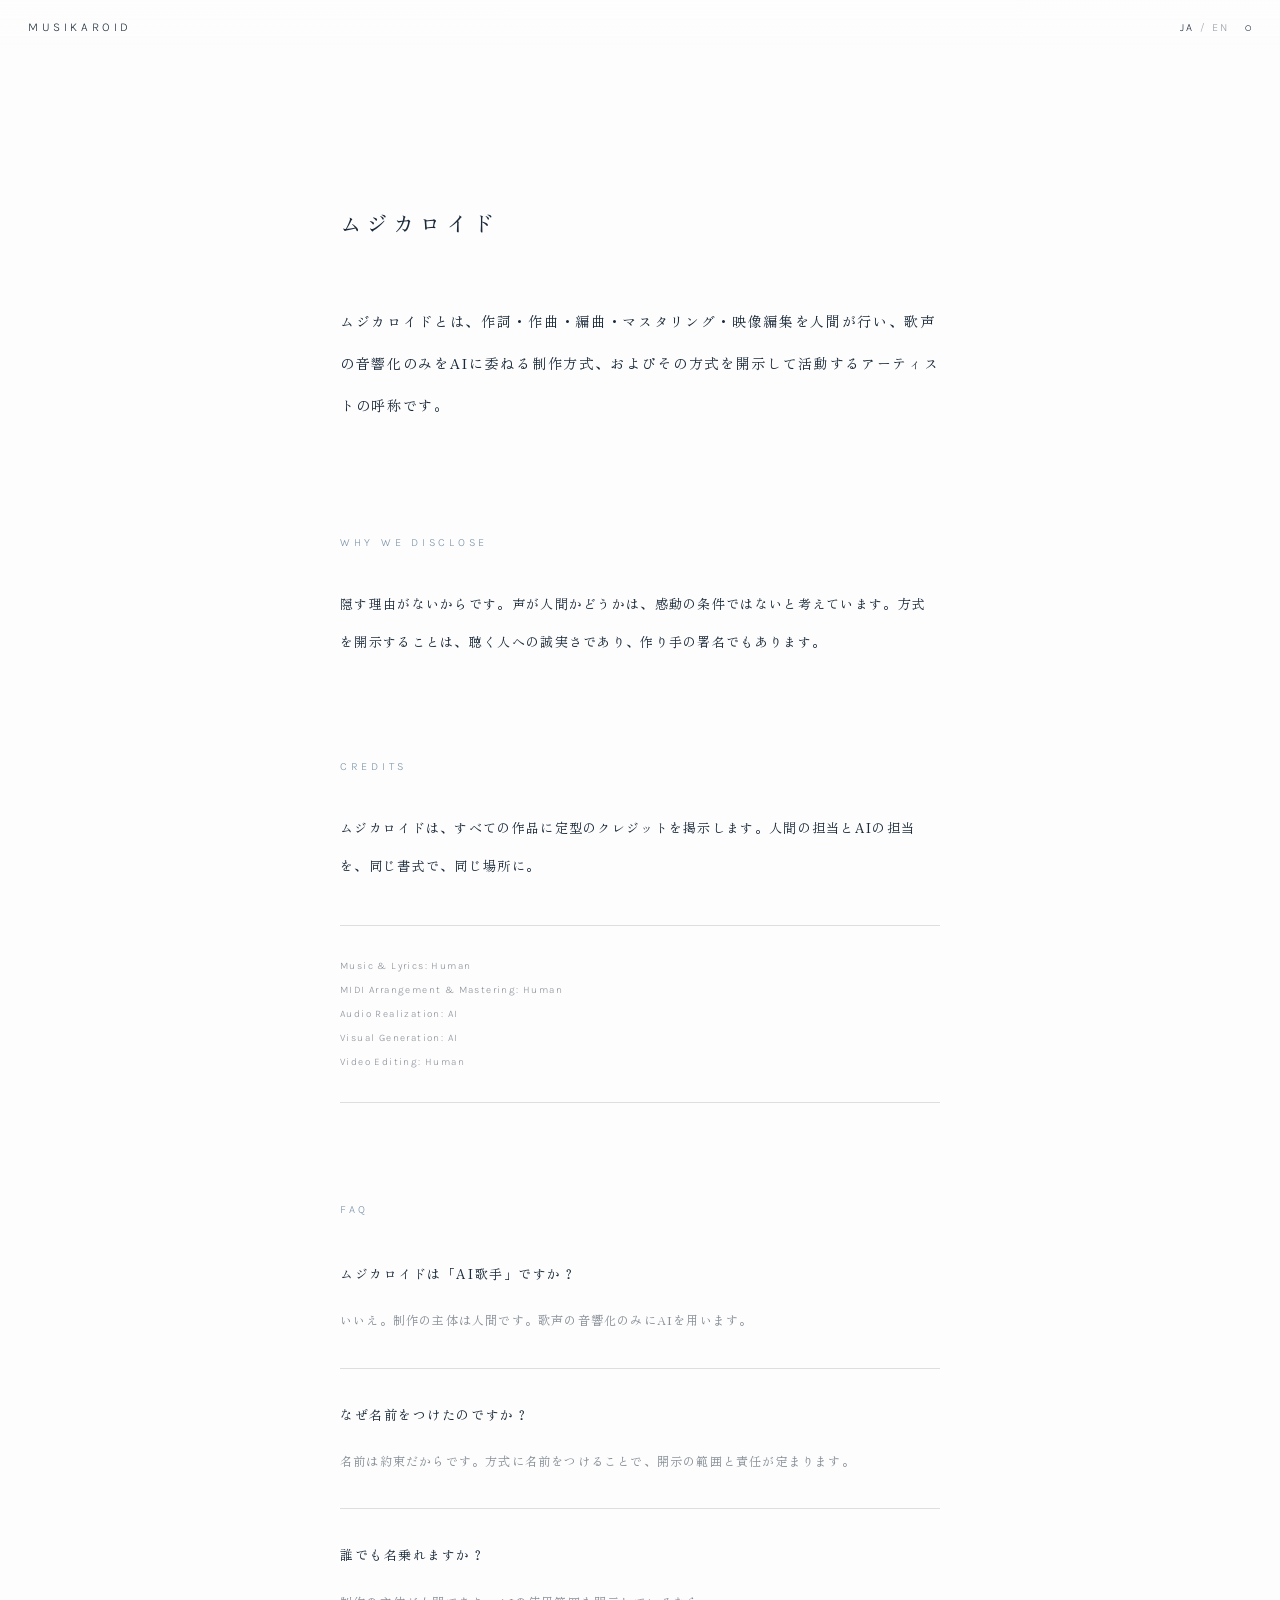
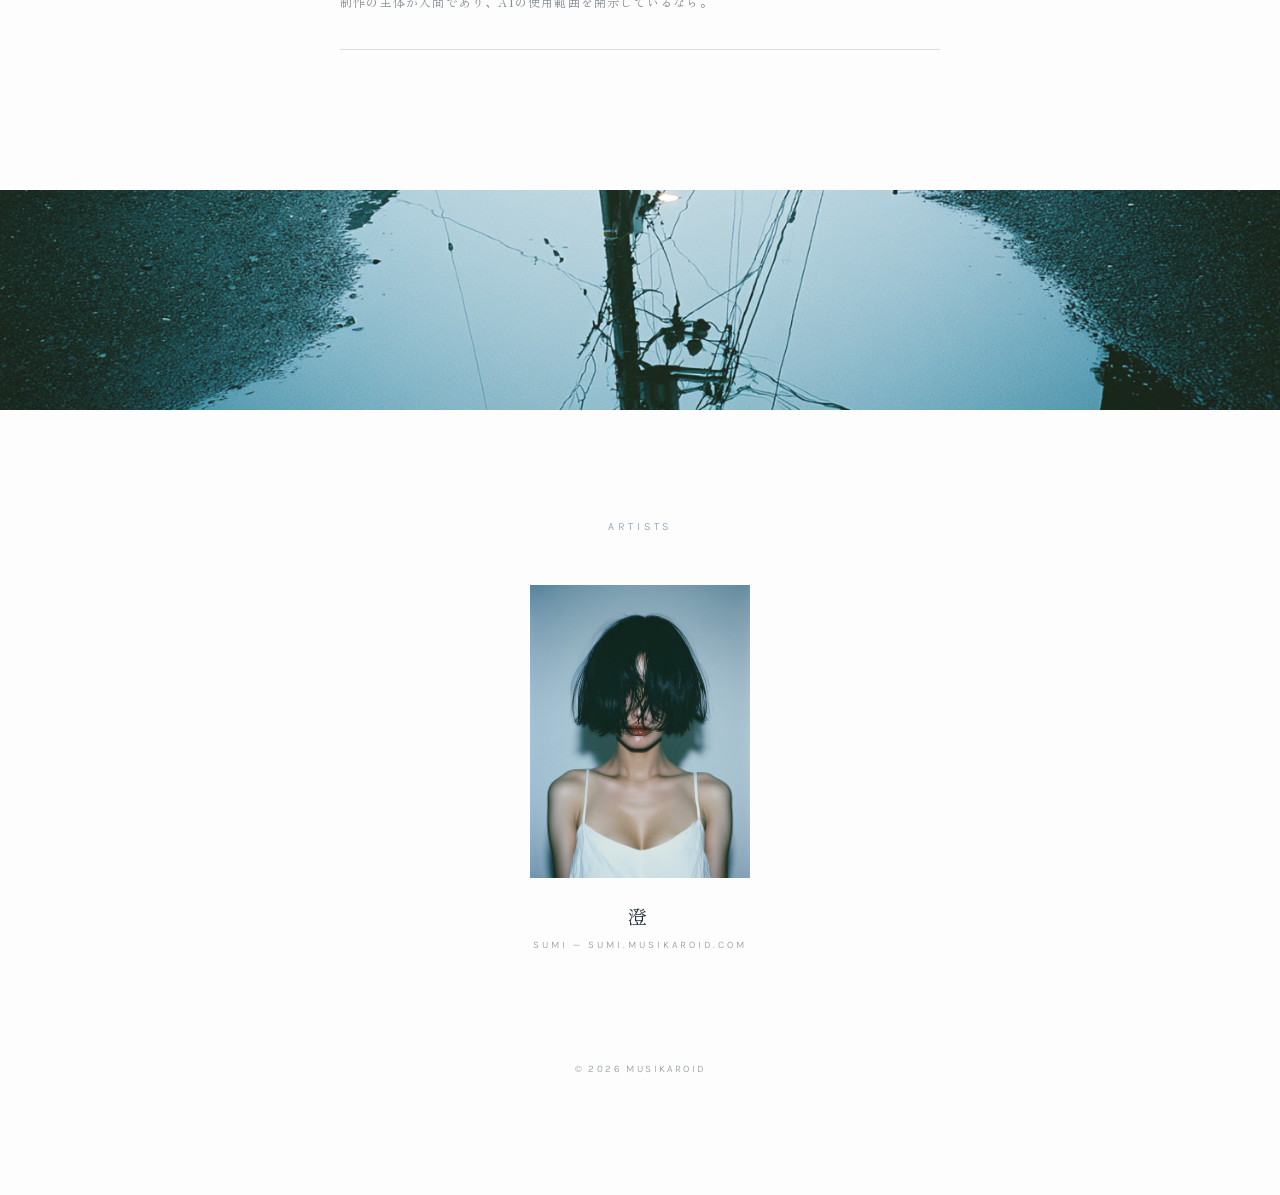
==== musikaroid/index.html @ 0fad94e1 "web-v2" ====
<!DOCTYPE html>
<html lang="ja">
<head>
<meta charset="utf-8">
<meta name="viewport" content="width=device-width, initial-scale=1">
<title>MUSIKAROID — ムジカロイドとは</title>
<meta name="description" content="ムジカロイドとは、作詞・作曲・編曲・マスタリング・映像編集を人間が行い、歌声の音響化のみをAIに委ねる制作方式、およびその方式を開示して活動するアーティストの呼称です。">
<link rel="canonical" href="https://musikaroid.com/">
<meta property="og:type" content="website">
<meta property="og:site_name" content="MUSIKAROID">
<meta property="og:title" content="MUSIKAROID — ムジカロイドとは">
<meta property="og:description" content="歌声の音響化のみをAIに委ね、それを開示して活動する制作方式。">
<meta property="og:url" content="https://musikaroid.com/">
<meta property="og:image" content="https://sumi.musikaroid.com/assets/og.png">
<meta name="twitter:card" content="summary_large_image">
<script>(function(){var d=document.documentElement;try{var q=new URLSearchParams(location.search),l=q.get('lang')||localStorage.getItem('sumi-lang')||'ja';d.dataset.lang=l==='en'?'en':'ja';if(q.get('lang'))localStorage.setItem('sumi-lang',d.dataset.lang);d.dataset.theme=localStorage.getItem('sumi-theme')||(matchMedia('(prefers-color-scheme: dark)').matches?'dark':'light');}catch(e){d.dataset.lang='ja';d.dataset.theme='light';}})();</script>
<link rel="preconnect" href="https://fonts.googleapis.com">
<link rel="preconnect" href="https://fonts.gstatic.com" crossorigin>
<link href="https://fonts.googleapis.com/css2?family=Zen+Old+Mincho:wght@400;500&family=Karla:wght@200;300;400&display=swap" rel="stylesheet">
<link rel="stylesheet" href="../style.css">
</head>
<body>
<header style="position:fixed;top:0;left:0;right:0;z-index:50;display:flex;justify-content:space-between;align-items:center;gap:16px;padding:20px 28px;color:var(--ink);background:linear-gradient(var(--bg), transparent)">
  <span style="font-family:Karla,sans-serif;font-size:12px;letter-spacing:0.3em">MUSIKAROID</span>
  <div style="display:flex;align-items:center;gap:16px;font-family:Karla,sans-serif;font-size:11px;letter-spacing:0.14em">
    <span style="display:flex;gap:6px;align-items:center">
      <button id="btn-ja" style="background:none;border:none;cursor:pointer;padding:0;color:var(--ink);font-family:Karla,sans-serif;font-size:11px;letter-spacing:0.14em">JA</button>
      <span style="opacity:0.4">/</span>
      <button id="btn-en" style="background:none;border:none;cursor:pointer;padding:0;color:var(--ink);font-family:Karla,sans-serif;font-size:11px;letter-spacing:0.14em">EN</button>
    </span>
    <button id="btn-theme" title="Light / Dark" style="background:none;border:none;cursor:pointer;padding:0;color:var(--ink);font-size:13px;line-height:1">○</button>
  </div>
</header>
<main style="max-width:600px;margin:0 auto;padding:200px 28px 140px">
  <h1 style="margin:0;font-size:22px;font-weight:300;letter-spacing:0.2em;line-height:2">
    <span lang="ja">ムジカロイド</span><span lang="en">Musikaroid</span>
  </h1>
  <p style="margin:56px 0 0;font-size:14px;line-height:3;letter-spacing:0.12em;text-wrap:pretty">
    <span lang="ja">ムジカロイドとは、作詞・作曲・編曲・マスタリング・映像編集を人間が行い、歌声の音響化のみをAIに委ねる制作方式、およびその方式を開示して活動するアーティストの呼称です。</span>
    <span lang="en">Musikaroid is a method of making music in which the words, composition, arrangement, mastering, and film are the work of a human — and only the rendering of the singing voice is entrusted to AI. It is also the name for artists who work openly under this method.</span>
  </p>
  <section style="margin-top:110px">
    <p class="sec-label">WHY WE DISCLOSE</p>
    <p style="margin:36px 0 0;font-size:13px;line-height:2.9;letter-spacing:0.1em;text-wrap:pretty">
      <span lang="ja">隠す理由がないからです。声が人間かどうかは、感動の条件ではないと考えています。方式を開示することは、聴く人への誠実さであり、作り手の署名でもあります。</span>
      <span lang="en">Because there is nothing to hide. We believe that whether a voice is human is not a condition for being moved. Disclosing the method is honesty toward the listener — and the maker's signature.</span>
    </p>
  </section>
  <section style="margin-top:100px">
    <p class="sec-label">CREDITS</p>
    <p style="margin:36px 0 0;font-size:13px;line-height:2.9;letter-spacing:0.1em;text-wrap:pretty">
      <span lang="ja">ムジカロイドは、すべての作品に定型のクレジットを掲示します。人間の担当とAIの担当を、同じ書式で、同じ場所に。</span>
      <span lang="en">A Musikaroid publishes a fixed credit line on every work — the human's part and the AI's part, in the same format, in the same place.</span>
    </p>
    <p style="margin:40px 0 0;padding:28px 0;border-top:1px solid var(--line);border-bottom:1px solid var(--line);font-family:Karla,'Zen Old Mincho',serif;font-size:10px;line-height:2.4;letter-spacing:0.14em;color:var(--dim)">Music &amp; Lyrics: Human<br>MIDI Arrangement &amp; Mastering: Human<br>Audio Realization: AI<br>Visual Generation: AI<br>Video Editing: Human</p>
  </section>
  <section style="margin-top:100px">
    <p class="sec-label" style="margin-bottom:12px">FAQ</p>
    <div style="padding:32px 0;border-bottom:1px solid var(--line)">
      <p style="margin:0;font-size:13px;letter-spacing:0.12em;line-height:2.2"><span lang="ja">ムジカロイドは「AI歌手」ですか？</span><span lang="en">Is a Musikaroid an "AI singer"?</span></p>
      <p style="margin:16px 0 0;font-size:12px;line-height:2.6;letter-spacing:0.1em;color:var(--dim)"><span lang="ja">いいえ。制作の主体は人間です。歌声の音響化のみにAIを用います。</span><span lang="en">No. The maker is human. AI is used only to render the singing voice.</span></p>
    </div>
    <div style="padding:32px 0;border-bottom:1px solid var(--line)">
      <p style="margin:0;font-size:13px;letter-spacing:0.12em;line-height:2.2"><span lang="ja">なぜ名前をつけたのですか？</span><span lang="en">Why give the method a name?</span></p>
      <p style="margin:16px 0 0;font-size:12px;line-height:2.6;letter-spacing:0.1em;color:var(--dim)"><span lang="ja">名前は約束だからです。方式に名前をつけることで、開示の範囲と責任が定まります。</span><span lang="en">Because a name is a promise. Naming the method fixes the scope of disclosure — and the responsibility.</span></p>
    </div>
    <div style="padding:32px 0;border-bottom:1px solid var(--line)">
      <p style="margin:0;font-size:13px;letter-spacing:0.12em;line-height:2.2"><span lang="ja">誰でも名乗れますか？</span><span lang="en">Can anyone call themselves a Musikaroid?</span></p>
      <p style="margin:16px 0 0;font-size:12px;line-height:2.6;letter-spacing:0.1em;color:var(--dim)"><span lang="ja">制作の主体が人間であり、AIの使用範囲を開示しているなら。</span><span lang="en">If the maker is human, and the use of AI is disclosed.</span></p>
    </div>
  </section>
</main>
<img src="../assets/puddle.png" alt="" loading="lazy" style="display:block;width:100%;height:220px;object-fit:cover;opacity:0.9">
<section style="max-width:600px;margin:0 auto;padding:110px 28px 120px;text-align:center">
  <p class="sec-label">ARTISTS</p>
  <a href="https://sumi.musikaroid.com/" style="display:inline-block;margin-top:52px;text-decoration:none">
    <img src="../assets/portrait.png" alt="Sumi" loading="lazy" style="display:block;width:220px;aspect-ratio:3/4;object-fit:cover;margin:0 auto">
    <span style="display:block;margin-top:24px;font-family:'Zen Old Mincho',serif;font-size:19px;letter-spacing:0.3em;color:var(--ink)">澄</span>
    <span style="display:block;margin-top:10px;font-family:Karla,sans-serif;font-size:10px;letter-spacing:0.3em;color:var(--dim)">SUMI — SUMI.MUSIKAROID.COM</span>
  </a>
  <p class="k" style="margin:110px 0 0;font-size:10px;letter-spacing:0.24em;color:var(--dim)">© 2026 MUSIKAROID</p>
</section>
<script src="../main.js" defer></script>
</body>
</html>
---- style.css ----
:root{--bg:#FDFDFD;--ink:#1B2A3A;--mist:#7A93A8;--line:rgba(27,42,58,.14);--dim:rgba(27,42,58,.52);--jbg:#EAF1F6;--jbg2:#D9E4EB}
html[data-theme="dark"]{--bg:#0E1822;--ink:#E9EFF4;--mist:#8FA6BA;--line:rgba(233,239,244,.16);--dim:rgba(233,239,244,.55);--jbg:#152230;--jbg2:#1C2D3B}
html[data-lang="en"] [lang="ja"]{display:none!important}
html[data-lang="ja"] [lang="en"]{display:none!important}
html{scroll-behavior:smooth}
body{margin:0;background:var(--bg);color:var(--ink);font-family:'Zen Old Mincho','Karla',serif;font-weight:300;transition:background .6s,color .6s;-webkit-font-smoothing:antialiased;animation:pageIn .3s ease-out both}
a{color:var(--ink)}a:hover{color:var(--mist)}
button{font:inherit;color:inherit}
[hidden]{display:none!important}
@keyframes pageIn{from{opacity:0}to{opacity:1}}
@keyframes inkBleed{0%{opacity:0;filter:blur(26px)}60%{opacity:.9;filter:blur(6px)}100%{opacity:1;filter:blur(0)}}
@keyframes shimmerA{0%{transform:translate3d(-2%,0,0) scale(1.02);opacity:.35}50%{transform:translate3d(2%,-1%,0) scale(1.05);opacity:.55}100%{transform:translate3d(-1%,1%,0) scale(1.03);opacity:.4}}
@keyframes shimmerB{0%{transform:translate3d(2%,1%,0) scale(1.04);opacity:.25}50%{transform:translate3d(-2%,0,0) scale(1.02);opacity:.45}100%{transform:translate3d(1%,-1%,0) scale(1.05);opacity:.3}}
.k{font-family:Karla,sans-serif}
.sec-label{margin:0;font-family:Karla,sans-serif;font-size:11px;letter-spacing:.34em;color:var(--mist)}
.track{display:flex;gap:24px;overflow-x:auto;scroll-snap-type:x mandatory;padding-bottom:14px;scrollbar-width:none}
.track::-webkit-scrollbar{display:none}
.tile{display:block;cursor:pointer;flex:none;width:min(200px,62vw);scroll-snap-align:start;background:none;border:none;padding:0;text-align:left}
.tile-art{position:relative;display:block;aspect-ratio:1;overflow:hidden;background:repeating-linear-gradient(135deg,rgba(122,147,168,.09) 0 2px,transparent 2px 14px),linear-gradient(160deg,var(--jbg),var(--jbg2))}
.tile-img{position:absolute;inset:0;background-size:cover;background-position:center}
.tile-char{position:absolute;inset:0;display:flex;align-items:center;justify-content:center;font-size:38px;font-weight:300;color:var(--mist);opacity:.55}
.tile-cover{position:absolute;inset:0;display:flex;flex-direction:column;align-items:center;justify-content:center;gap:7px;background:color-mix(in oklab,var(--bg) 84%,transparent);opacity:0;filter:blur(7px);transition:opacity .5s ease,filter .5s ease}
.tile:hover .tile-cover,.tile:focus-visible .tile-cover{opacity:1;filter:blur(0)}
.tile-meta{display:flex;justify-content:space-between;gap:10px;margin-top:10px;font-size:11px;letter-spacing:.1em;color:var(--dim)}
.arrowbtn{width:38px;height:38px;border:1px solid var(--line);background:none;cursor:pointer;color:var(--dim);font-size:15px;line-height:1}
.filterbtn{position:relative;background:none;border:none;cursor:pointer;padding:0 0 7px;font-family:'Zen Old Mincho',Karla,serif;font-weight:300;font-size:12px;letter-spacing:.18em;color:var(--ink)}
.sortbtn{position:relative;background:none;border:none;cursor:pointer;padding:0 0 7px;font-family:Karla,'Zen Old Mincho',serif;font-weight:300;font-size:11px;letter-spacing:.16em;color:var(--dim)}
.filterbtn .u,.sortbtn .u{position:absolute;left:0;right:0;bottom:0;height:1px;background:var(--mist);transition:opacity .4s;opacity:0}
.filterbtn[aria-pressed="true"] .u,.sortbtn[aria-pressed="true"] .u{opacity:1}
.tl-wrap{margin-top:60px;margin-left:8px;padding-left:34px;border-left:1px solid var(--line)}
.tl-row{position:relative;display:flex;align-items:center;gap:18px;cursor:pointer;background:none;border:none;padding:0;width:100%;text-align:left;color:var(--ink)}
.tl-dot{position:absolute;left:-38px;width:7px;height:7px;border-radius:50%;background:var(--mist)}
.tl-art{position:relative;width:42px;height:42px;flex:none;overflow:hidden;background:repeating-linear-gradient(135deg,rgba(122,147,168,.09) 0 2px,transparent 2px 10px),linear-gradient(160deg,var(--jbg),var(--jbg2));display:flex;align-items:center;justify-content:center}
.tl-title{font-size:13px;letter-spacing:.12em}
.tl-date{margin-left:auto;font-family:Karla,sans-serif;font-size:11px;letter-spacing:.2em;color:var(--dim)}
.news-row{display:flex;gap:30px;padding:19px 0;border-top:1px solid var(--line);font-size:13px;letter-spacing:.1em;align-items:baseline}
.news-date{font-family:Karla,sans-serif;font-size:11px;letter-spacing:.18em;color:var(--dim);width:88px;flex:none}
.mv-card{position:relative;flex:none;width:min(560px,84vw);aspect-ratio:16/9;overflow:hidden;scroll-snap-align:start;background:linear-gradient(160deg,var(--jbg),var(--jbg2))}
.mv-btn{position:absolute;inset:0;cursor:pointer;background:none;border:none;padding:0}
.mv-thumb{position:absolute;inset:0;background-size:cover;background-position:center;opacity:.85}
.mv-play{position:absolute;inset:0;display:flex;align-items:center;justify-content:center}
.playglyph{width:64px;height:64px;border:1px solid rgba(253,253,253,.85);border-radius:50%;display:flex;align-items:center;justify-content:center;color:#FDFDFD;font-size:18px;background:rgba(14,24,34,.3);backdrop-filter:blur(4px)}
.modal-bg{position:fixed;inset:0;z-index:100;display:flex;align-items:center;justify-content:center;padding:24px;background:color-mix(in oklab,var(--bg) 55%,transparent);backdrop-filter:blur(12px);animation:pageIn .3s ease-out both}
.modal{position:relative;display:flex;flex-wrap:wrap;gap:44px;align-items:center;justify-content:center;background:var(--bg);padding:48px 44px;max-width:680px;width:100%;max-height:88vh;overflow-y:auto;box-shadow:0 24px 90px rgba(14,24,34,.28)}
.modal-close{position:absolute;top:12px;right:16px;background:none;border:none;cursor:pointer;color:var(--dim);font-size:18px;line-height:1;padding:6px}
.modal-art{position:relative;width:220px;aspect-ratio:1;flex:none;overflow:hidden;background:repeating-linear-gradient(135deg,rgba(122,147,168,.09) 0 2px,transparent 2px 14px),linear-gradient(160deg,var(--jbg),var(--jbg2));display:flex;align-items:center;justify-content:center}
.mlink{text-decoration:none;font-family:Karla,sans-serif;font-size:11px;letter-spacing:.24em;color:var(--ink)}
.ripple{position:fixed;width:14px;height:14px;border:1px solid rgba(122,147,168,.45);border-radius:50%;pointer-events:none;z-index:99}
@media (prefers-reduced-motion:reduce){*{animation:none!important;transition:none!important}}
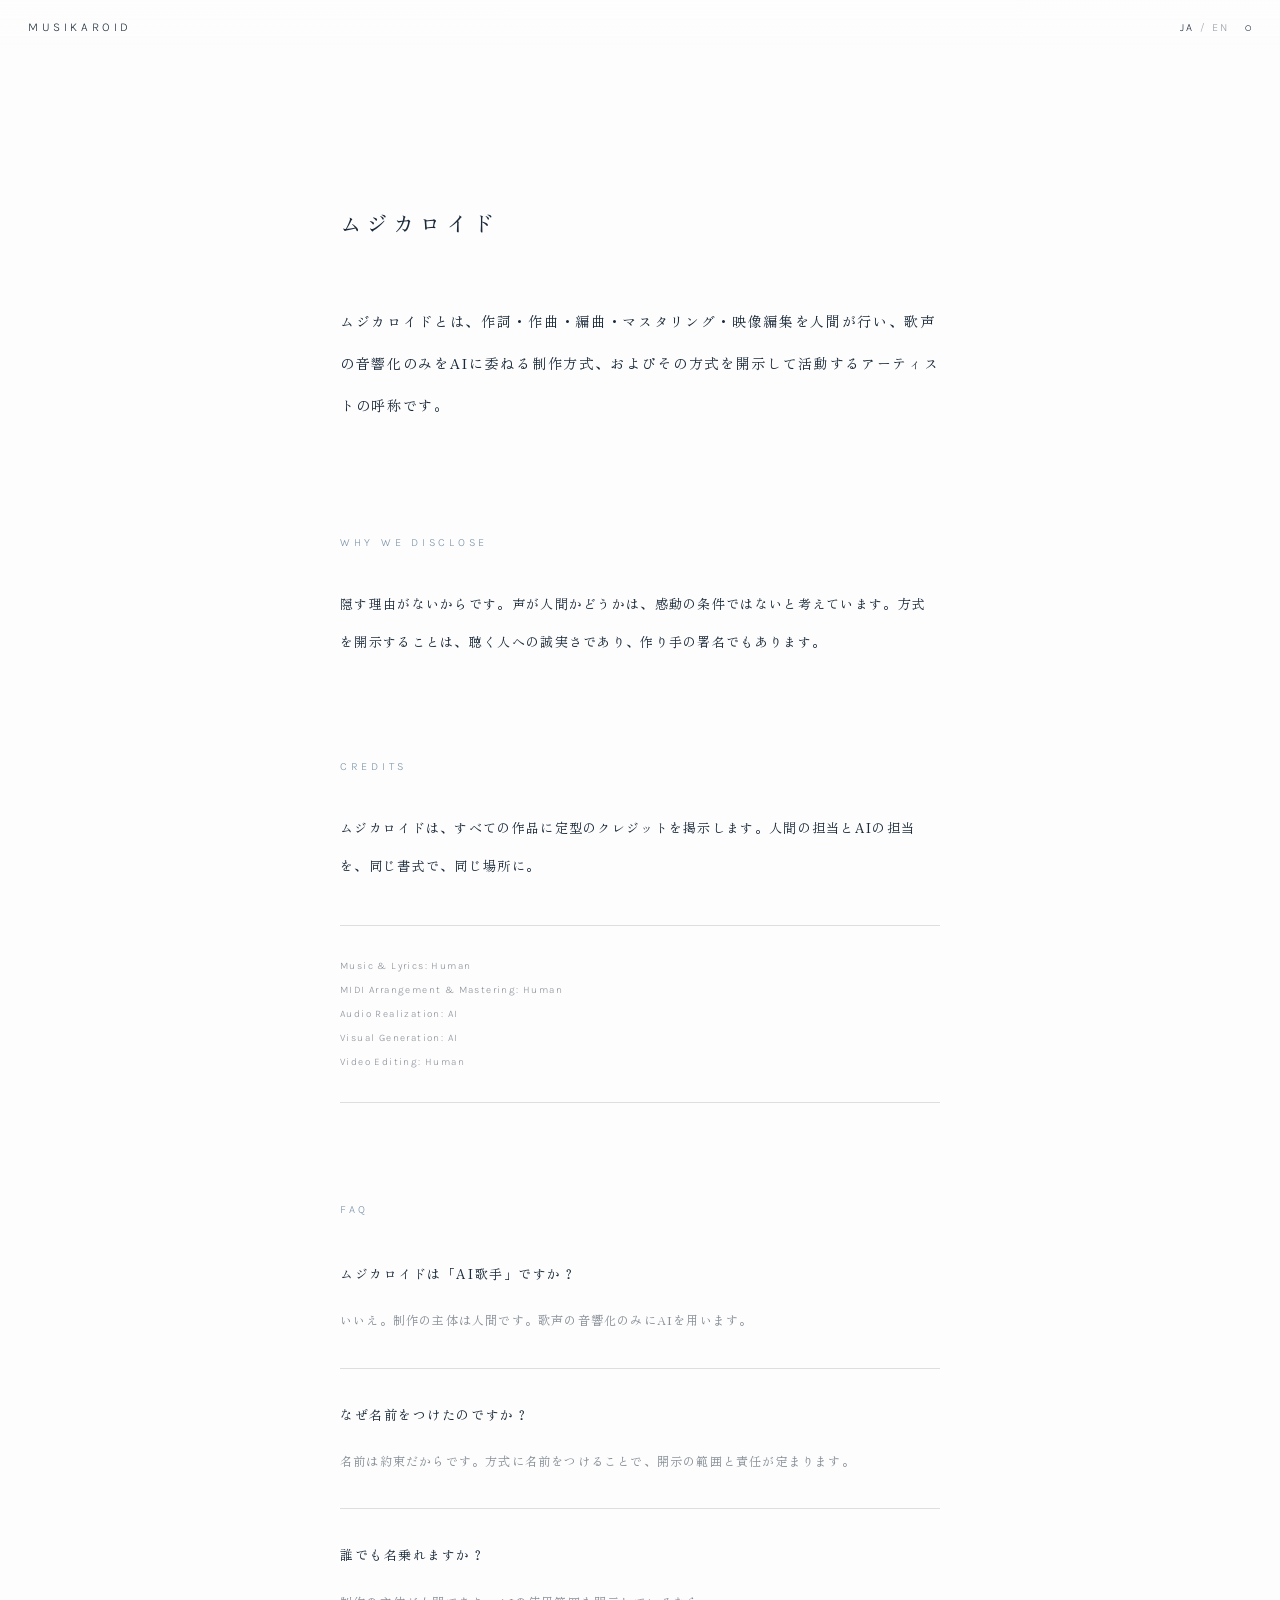
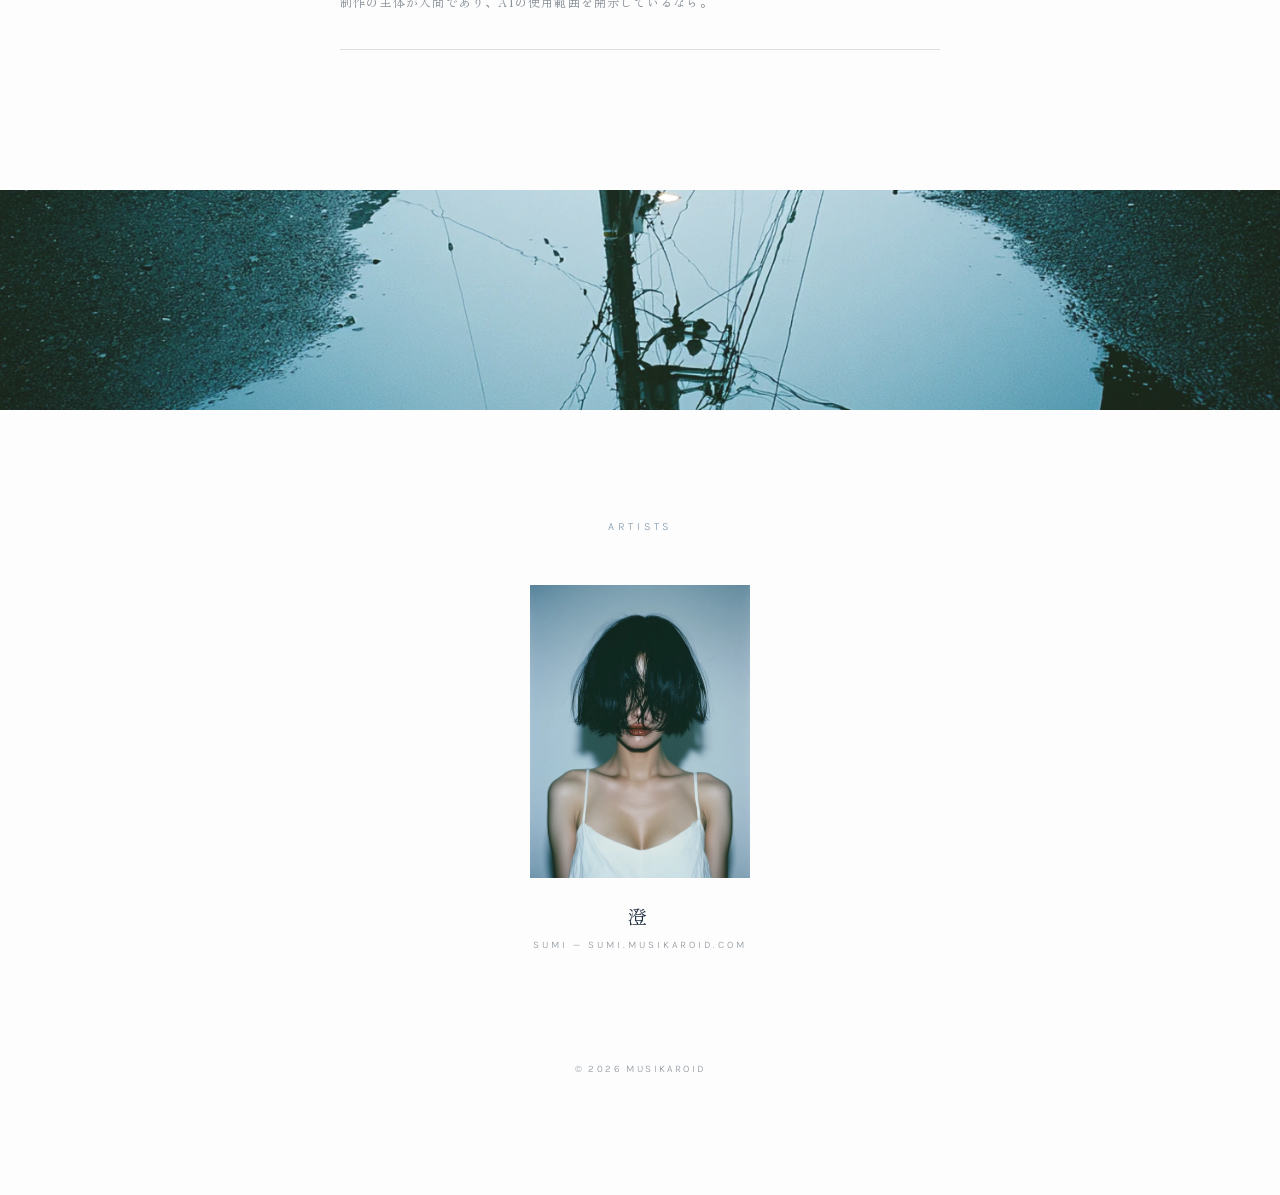
==== commit 5e1bb511: "convert images to webp and remove unused petal" ====
--- a/musikaroid/index.html
+++ b/musikaroid/index.html
@@ -6,6 +6,9 @@
 <title>MUSIKAROID — ムジカロイドとは</title>
 <meta name="description" content="ムジカロイドとは、作詞・作曲・編曲・マスタリング・映像編集を人間が行い、歌声の音響化のみをAIに委ねる制作方式、およびその方式を開示して活動するアーティストの呼称です。">
 <link rel="canonical" href="https://musikaroid.com/">
+<link rel="icon" href="../assets/favicon.svg" type="image/svg+xml">
+<link rel="icon" href="../assets/favicon-32.png" sizes="32x32" type="image/png">
+<link rel="apple-touch-icon" href="../assets/apple-touch-icon.png">
 <meta property="og:type" content="website">
 <meta property="og:site_name" content="MUSIKAROID">
 <meta property="og:title" content="MUSIKAROID — ムジカロイドとは">
@@ -70,11 +73,11 @@
     </div>
   </section>
 </main>
-<img src="../assets/puddle.png" alt="" loading="lazy" style="display:block;width:100%;height:220px;object-fit:cover;opacity:0.9">
+<img src="../assets/puddle.webp" alt="" loading="lazy" style="display:block;width:100%;height:220px;object-fit:cover;opacity:0.9">
 <section style="max-width:600px;margin:0 auto;padding:110px 28px 120px;text-align:center">
   <p class="sec-label">ARTISTS</p>
   <a href="https://sumi.musikaroid.com/" style="display:inline-block;margin-top:52px;text-decoration:none">
-    <img src="../assets/portrait.png" alt="Sumi" loading="lazy" style="display:block;width:220px;aspect-ratio:3/4;object-fit:cover;margin:0 auto">
+    <img src="../assets/portrait.webp" alt="Sumi" loading="lazy" style="display:block;width:220px;aspect-ratio:3/4;object-fit:cover;margin:0 auto">
     <span style="display:block;margin-top:24px;font-family:'Zen Old Mincho',serif;font-size:19px;letter-spacing:0.3em;color:var(--ink)">澄</span>
     <span style="display:block;margin-top:10px;font-family:Karla,sans-serif;font-size:10px;letter-spacing:0.3em;color:var(--dim)">SUMI — SUMI.MUSIKAROID.COM</span>
   </a>
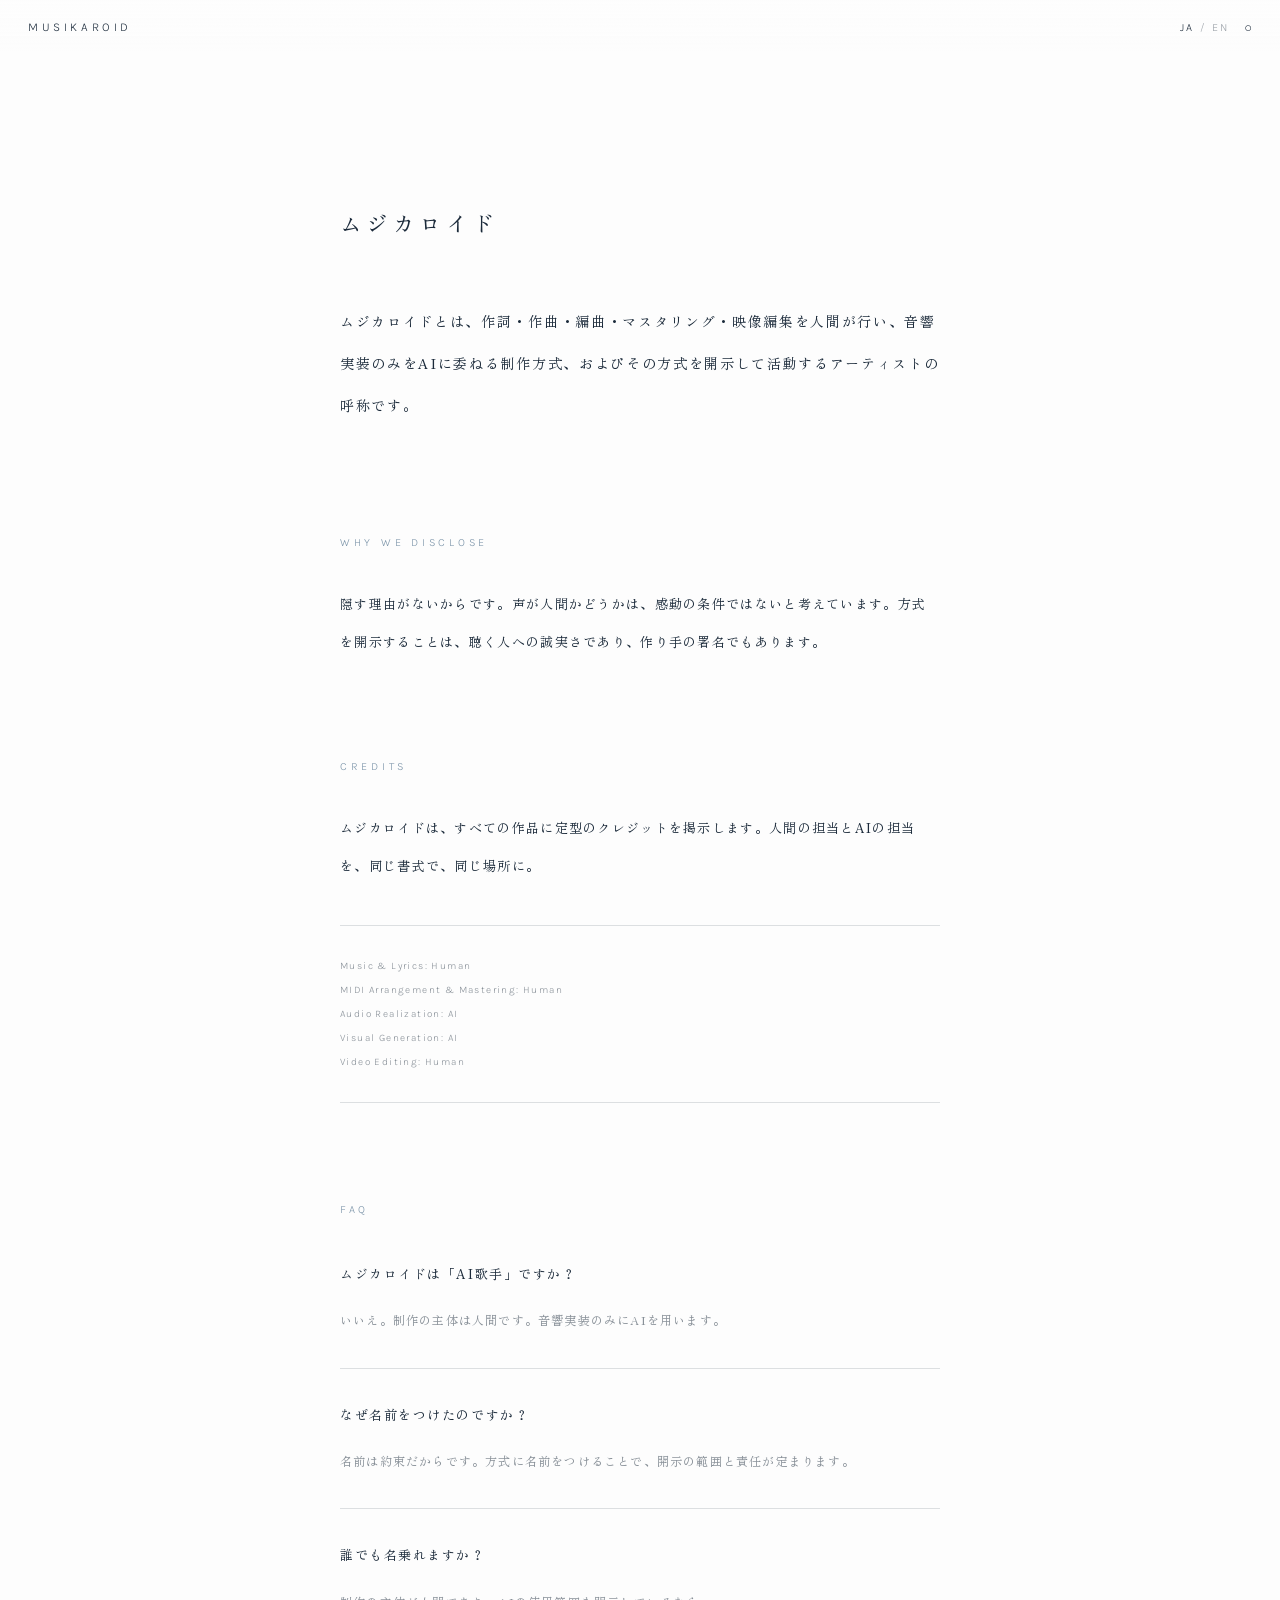
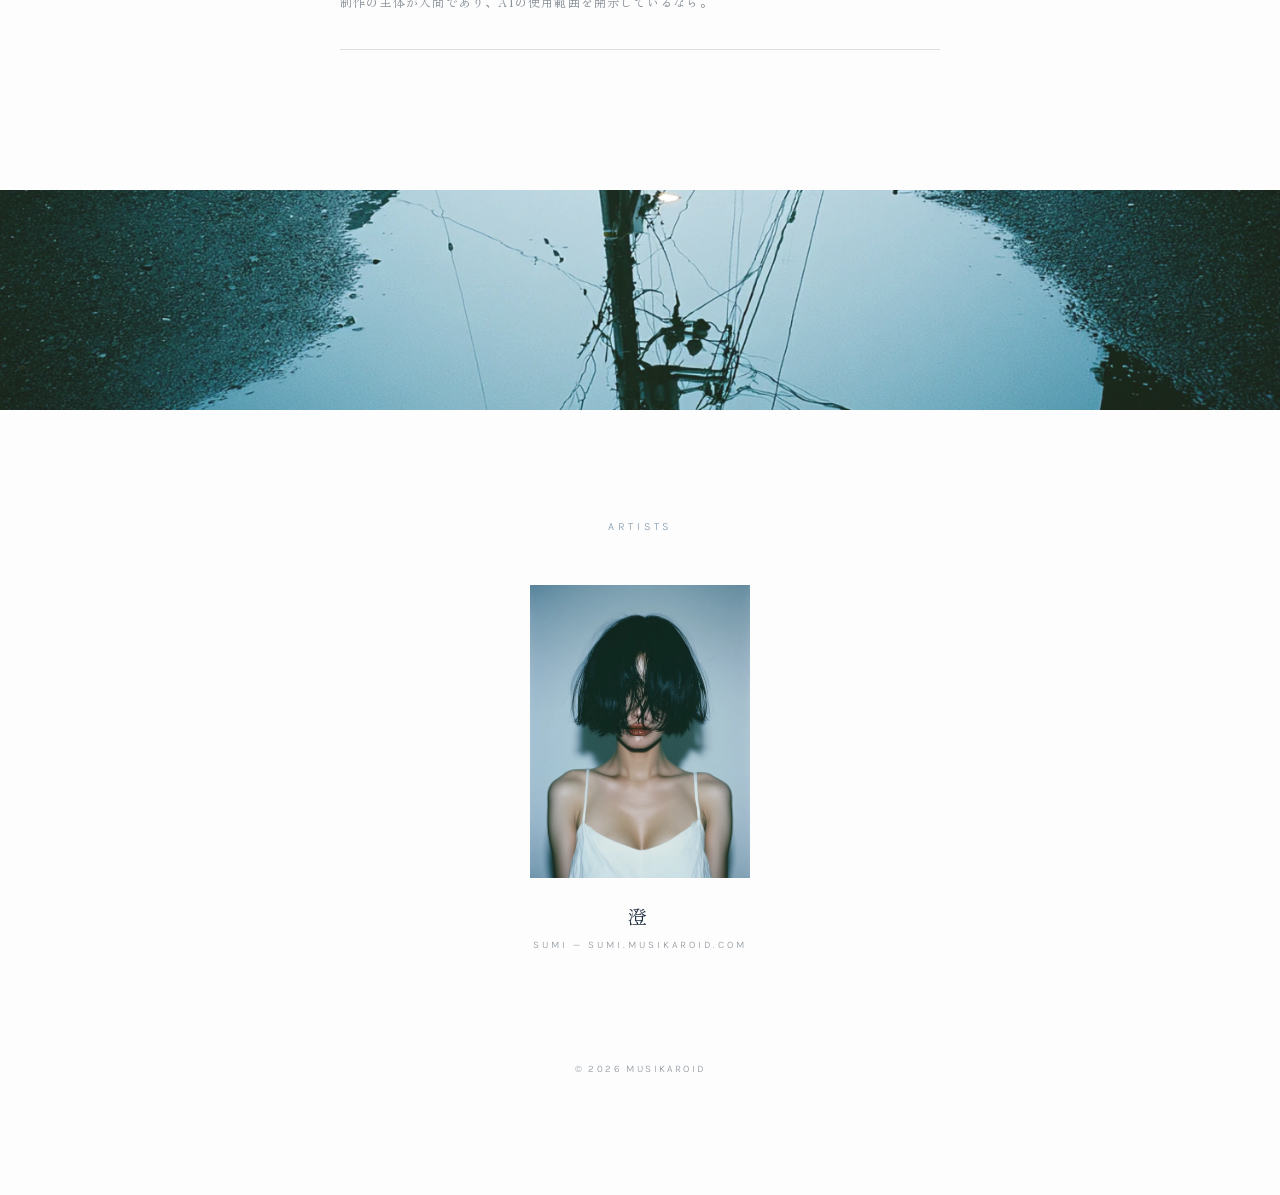
==== commit 901ad2e2: "unify wording to "音響実装のみ" (audio realization) in JA and EN Co-Authored-By: Claude Opus 4.7 (1M conte" ====
--- a/musikaroid/index.html
+++ b/musikaroid/index.html
@@ -4,15 +4,17 @@
 <meta charset="utf-8">
 <meta name="viewport" content="width=device-width, initial-scale=1">
 <title>MUSIKAROID — ムジカロイドとは</title>
-<meta name="description" content="ムジカロイドとは、作詞・作曲・編曲・マスタリング・映像編集を人間が行い、歌声の音響化のみをAIに委ねる制作方式、およびその方式を開示して活動するアーティストの呼称です。">
+<meta name="description" content="ムジカロイドとは、作詞・作曲・編曲・マスタリング・映像編集を人間が行い、音響実装のみをAIに委ねる制作方式、およびその方式を開示して活動するアーティストの呼称です。">
 <link rel="canonical" href="https://musikaroid.com/">
 <link rel="icon" href="../assets/favicon.svg" type="image/svg+xml">
 <link rel="icon" href="../assets/favicon-32.png" sizes="32x32" type="image/png">
 <link rel="apple-touch-icon" href="../assets/apple-touch-icon.png">
+<link rel="manifest" href="/manifest.json">
+<meta name="theme-color" content="#1B2A3A">
 <meta property="og:type" content="website">
 <meta property="og:site_name" content="MUSIKAROID">
 <meta property="og:title" content="MUSIKAROID — ムジカロイドとは">
-<meta property="og:description" content="歌声の音響化のみをAIに委ね、それを開示して活動する制作方式。">
+<meta property="og:description" content="音響実装のみをAIに委ね、それを開示して活動する制作方式。">
 <meta property="og:url" content="https://musikaroid.com/">
 <meta property="og:image" content="https://sumi.musikaroid.com/assets/og.png">
 <meta name="twitter:card" content="summary_large_image">
@@ -27,11 +29,11 @@
   <span style="font-family:Karla,sans-serif;font-size:12px;letter-spacing:0.3em">MUSIKAROID</span>
   <div style="display:flex;align-items:center;gap:16px;font-family:Karla,sans-serif;font-size:11px;letter-spacing:0.14em">
     <span style="display:flex;gap:6px;align-items:center">
-      <button id="btn-ja" style="background:none;border:none;cursor:pointer;padding:0;color:var(--ink);font-family:Karla,sans-serif;font-size:11px;letter-spacing:0.14em">JA</button>
+      <button id="btn-ja" aria-label="Japanese" style="background:none;border:none;cursor:pointer;padding:0;color:var(--ink);font-family:Karla,sans-serif;font-size:11px;letter-spacing:0.14em">JA</button>
       <span style="opacity:0.4">/</span>
-      <button id="btn-en" style="background:none;border:none;cursor:pointer;padding:0;color:var(--ink);font-family:Karla,sans-serif;font-size:11px;letter-spacing:0.14em">EN</button>
+      <button id="btn-en" aria-label="English" style="background:none;border:none;cursor:pointer;padding:0;color:var(--ink);font-family:Karla,sans-serif;font-size:11px;letter-spacing:0.14em">EN</button>
     </span>
-    <button id="btn-theme" title="Light / Dark" style="background:none;border:none;cursor:pointer;padding:0;color:var(--ink);font-size:13px;line-height:1">○</button>
+    <button id="btn-theme" aria-label="Toggle light or dark theme" title="Light / Dark" style="background:none;border:none;cursor:pointer;padding:0;color:var(--ink);font-size:13px;line-height:1">○</button>
   </div>
 </header>
 <main style="max-width:600px;margin:0 auto;padding:200px 28px 140px">
@@ -39,8 +41,8 @@
     <span lang="ja">ムジカロイド</span><span lang="en">Musikaroid</span>
   </h1>
   <p style="margin:56px 0 0;font-size:14px;line-height:3;letter-spacing:0.12em;text-wrap:pretty">
-    <span lang="ja">ムジカロイドとは、作詞・作曲・編曲・マスタリング・映像編集を人間が行い、歌声の音響化のみをAIに委ねる制作方式、およびその方式を開示して活動するアーティストの呼称です。</span>
-    <span lang="en">Musikaroid is a method of making music in which the words, composition, arrangement, mastering, and film are the work of a human — and only the rendering of the singing voice is entrusted to AI. It is also the name for artists who work openly under this method.</span>
+    <span lang="ja">ムジカロイドとは、作詞・作曲・編曲・マスタリング・映像編集を人間が行い、音響実装のみをAIに委ねる制作方式、およびその方式を開示して活動するアーティストの呼称です。</span>
+    <span lang="en">Musikaroid is a method of making music in which the words, composition, arrangement, mastering, and film are the work of a human — and only the audio realization is entrusted to AI. It is also the name for artists who work openly under this method.</span>
   </p>
   <section style="margin-top:110px">
     <p class="sec-label">WHY WE DISCLOSE</p>
@@ -61,7 +63,7 @@
     <p class="sec-label" style="margin-bottom:12px">FAQ</p>
     <div style="padding:32px 0;border-bottom:1px solid var(--line)">
       <p style="margin:0;font-size:13px;letter-spacing:0.12em;line-height:2.2"><span lang="ja">ムジカロイドは「AI歌手」ですか？</span><span lang="en">Is a Musikaroid an "AI singer"?</span></p>
-      <p style="margin:16px 0 0;font-size:12px;line-height:2.6;letter-spacing:0.1em;color:var(--dim)"><span lang="ja">いいえ。制作の主体は人間です。歌声の音響化のみにAIを用います。</span><span lang="en">No. The maker is human. AI is used only to render the singing voice.</span></p>
+      <p style="margin:16px 0 0;font-size:12px;line-height:2.6;letter-spacing:0.1em;color:var(--dim)"><span lang="ja">いいえ。制作の主体は人間です。音響実装のみにAIを用います。</span><span lang="en">No. The maker is human. AI is used only for the audio realization.</span></p>
     </div>
     <div style="padding:32px 0;border-bottom:1px solid var(--line)">
       <p style="margin:0;font-size:13px;letter-spacing:0.12em;line-height:2.2"><span lang="ja">なぜ名前をつけたのですか？</span><span lang="en">Why give the method a name?</span></p>
--- a/style.css
+++ b/style.css
@@ -28,6 +28,15 @@
 .filterbtn .u,.sortbtn .u{position:absolute;left:0;right:0;bottom:0;height:1px;background:var(--mist);transition:opacity .4s;opacity:0}
 .filterbtn[aria-pressed="true"] .u,.sortbtn[aria-pressed="true"] .u{opacity:1}
 .tl-wrap{margin-top:60px;margin-left:8px;padding-left:34px;border-left:1px solid var(--line)}
+.tl-scroll{position:relative;margin-top:0}
+.tl-scroll::before,.tl-scroll::after{content:'';position:absolute;left:0;right:8px;height:56px;pointer-events:none;z-index:2}
+.tl-scroll::before{top:0;background:linear-gradient(to bottom,var(--bg) 20%,transparent)}
+.tl-scroll::after{bottom:0;background:linear-gradient(to top,var(--bg) 20%,transparent)}
+.tl-scroll #tl-track{max-height:70vh;overflow-y:auto;overscroll-behavior:contain;scrollbar-width:thin;scrollbar-color:var(--mist) transparent}
+.tl-scroll #tl-track::-webkit-scrollbar{width:6px}
+.tl-scroll #tl-track::-webkit-scrollbar-track{background:transparent}
+.tl-scroll #tl-track::-webkit-scrollbar-thumb{background:var(--mist);border-radius:3px;opacity:.6}
+@media (max-width:640px){.tl-scroll #tl-track{max-height:60vh}}
 .tl-row{position:relative;display:flex;align-items:center;gap:18px;cursor:pointer;background:none;border:none;padding:0;width:100%;text-align:left;color:var(--ink)}
 .tl-dot{position:absolute;left:-38px;width:7px;height:7px;border-radius:50%;background:var(--mist)}
 .tl-art{position:relative;width:42px;height:42px;flex:none;overflow:hidden;background:repeating-linear-gradient(135deg,rgba(122,147,168,.09) 0 2px,transparent 2px 10px),linear-gradient(160deg,var(--jbg),var(--jbg2));display:flex;align-items:center;justify-content:center}
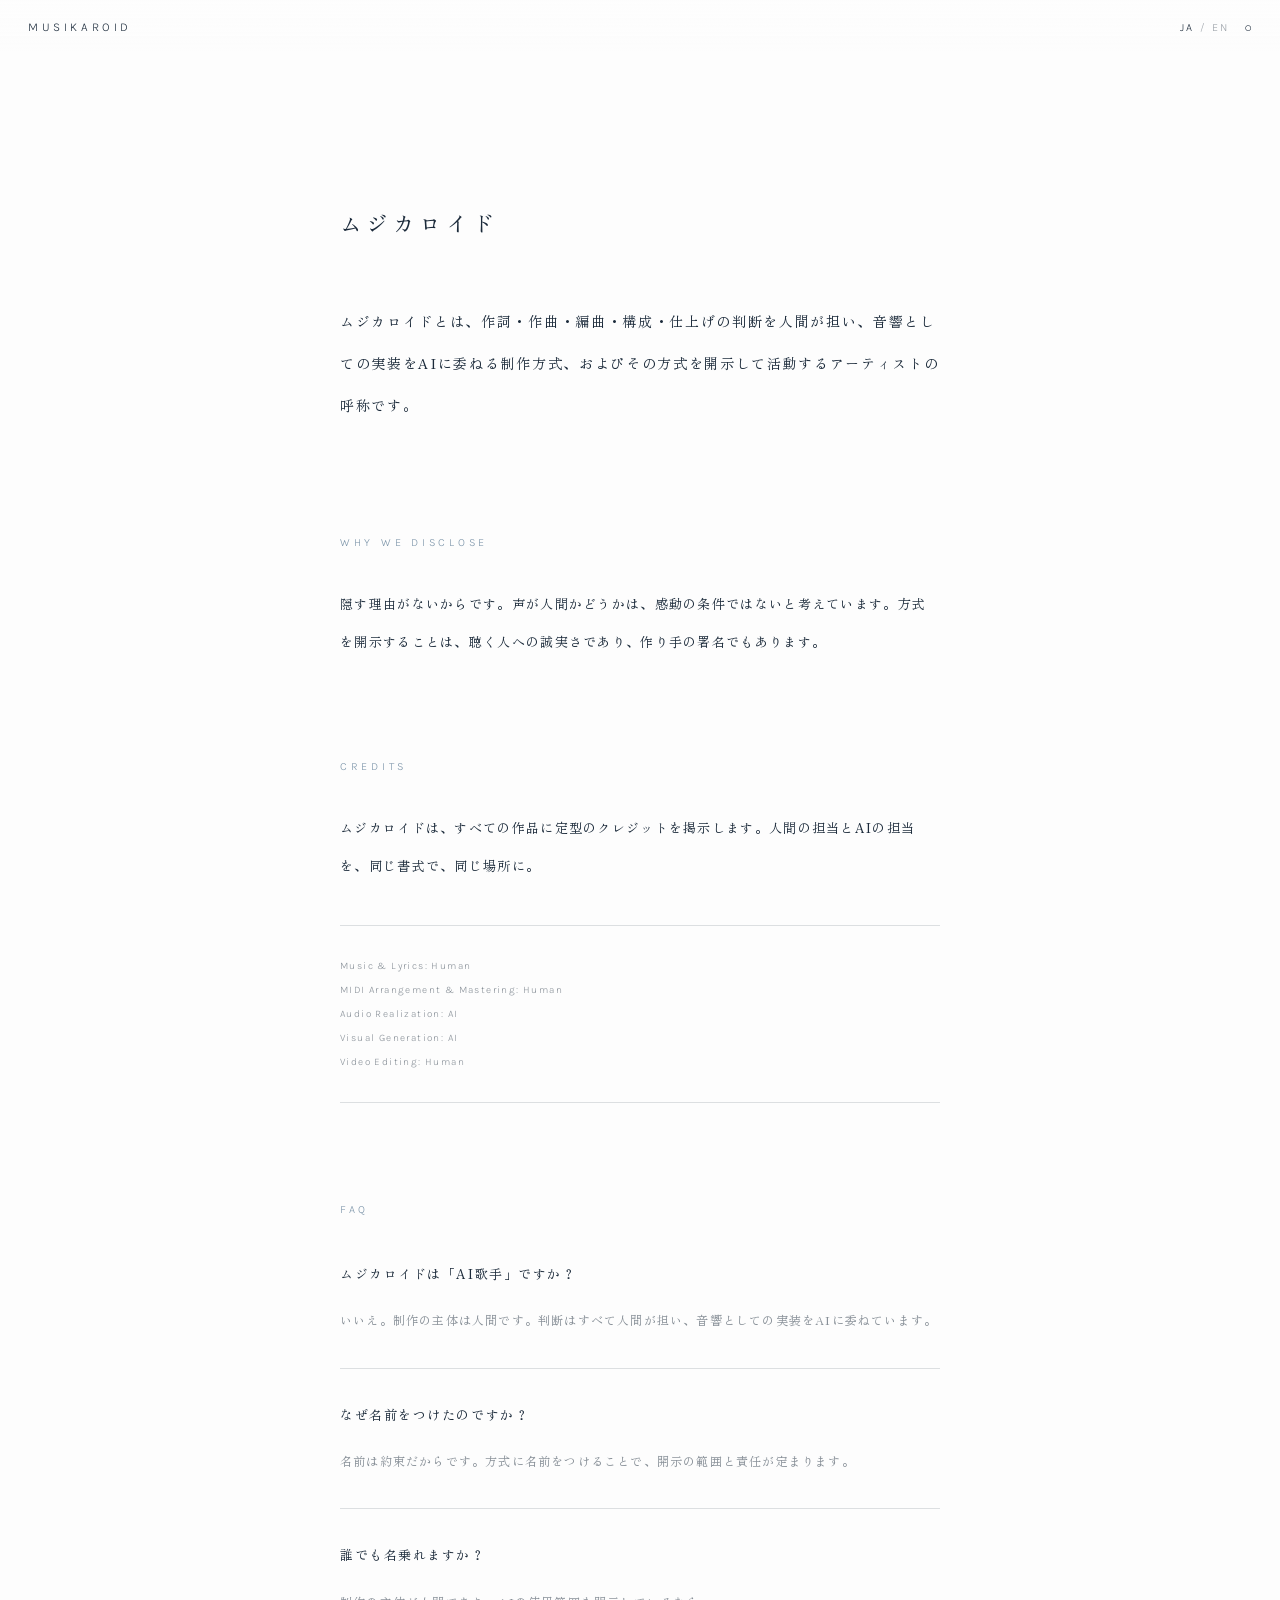
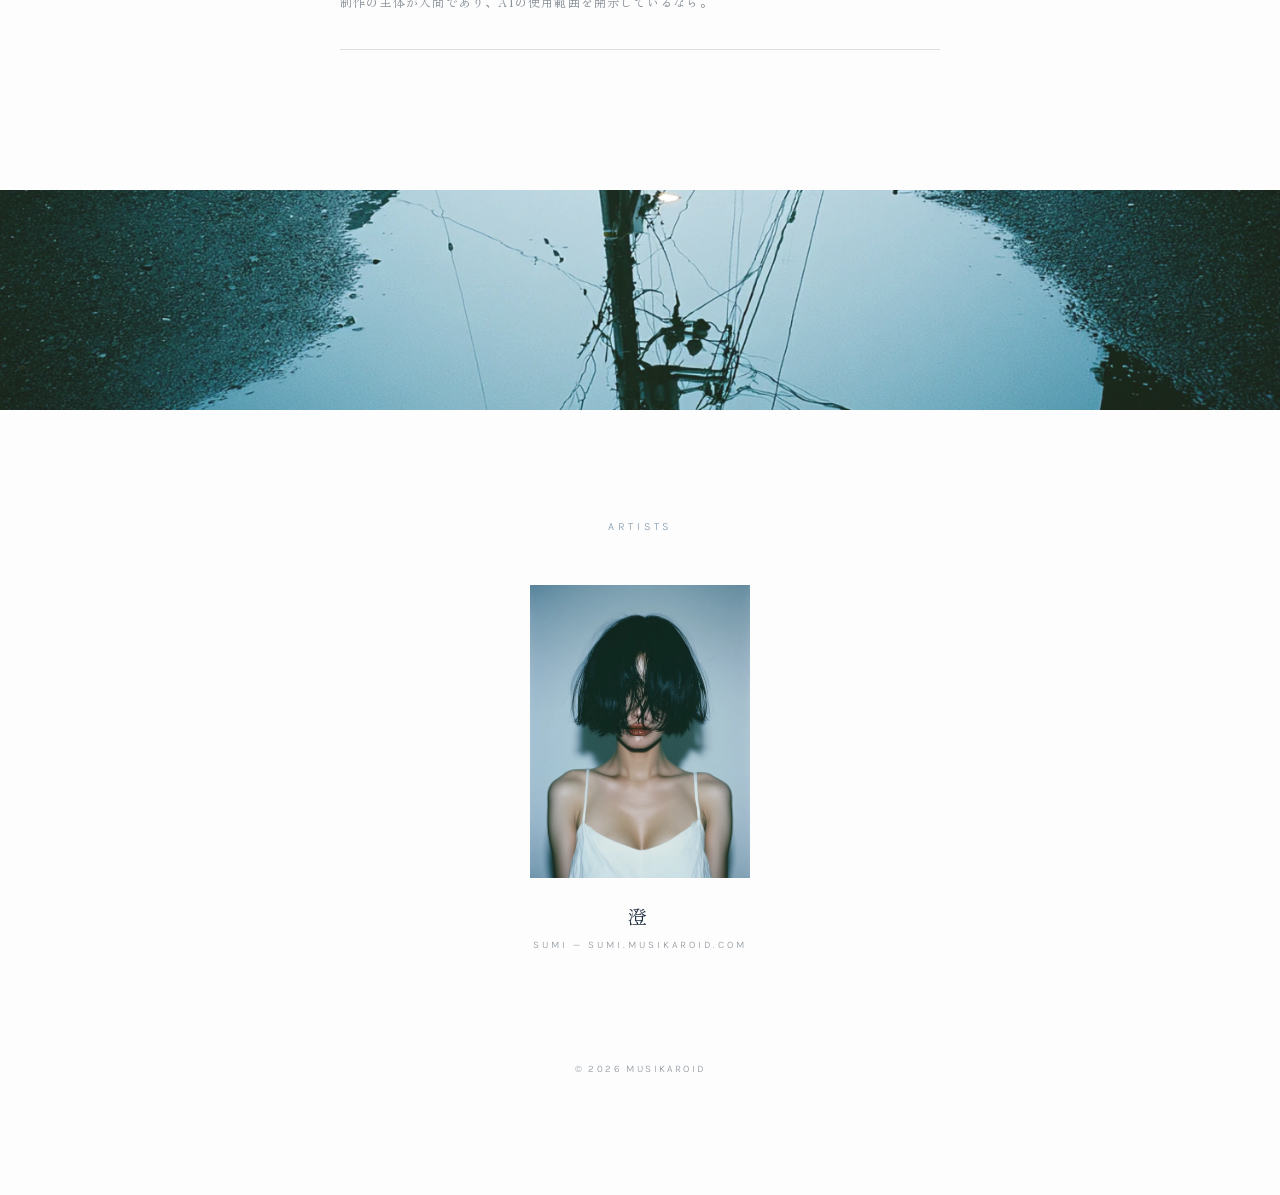
==== commit 0705f7fb: "update musikaroid definition to v1.2 wording and lowercase sumi in credits - hero and statement: "音響" ====
--- a/musikaroid/index.html
+++ b/musikaroid/index.html
@@ -4,7 +4,7 @@
 <meta charset="utf-8">
 <meta name="viewport" content="width=device-width, initial-scale=1">
 <title>MUSIKAROID — ムジカロイドとは</title>
-<meta name="description" content="ムジカロイドとは、作詞・作曲・編曲・マスタリング・映像編集を人間が行い、音響実装のみをAIに委ねる制作方式、およびその方式を開示して活動するアーティストの呼称です。">
+<meta name="description" content="ムジカロイドとは、作詞・作曲・編曲・構成・仕上げの判断を人間が担い、音響としての実装をAIに委ねる制作方式、およびその方式を開示して活動するアーティストの呼称です。">
 <link rel="canonical" href="https://musikaroid.com/">
 <link rel="icon" href="../assets/favicon.svg" type="image/svg+xml">
 <link rel="icon" href="../assets/favicon-32.png" sizes="32x32" type="image/png">
@@ -14,7 +14,7 @@
 <meta property="og:type" content="website">
 <meta property="og:site_name" content="MUSIKAROID">
 <meta property="og:title" content="MUSIKAROID — ムジカロイドとは">
-<meta property="og:description" content="音響実装のみをAIに委ね、それを開示して活動する制作方式。">
+<meta property="og:description" content="判断は人間が担い、音響としての実装をAIに委ねる。それを開示して活動する制作方式。">
 <meta property="og:url" content="https://musikaroid.com/">
 <meta property="og:image" content="https://sumi.musikaroid.com/assets/og.png">
 <meta name="twitter:card" content="summary_large_image">
@@ -41,8 +41,8 @@
     <span lang="ja">ムジカロイド</span><span lang="en">Musikaroid</span>
   </h1>
   <p style="margin:56px 0 0;font-size:14px;line-height:3;letter-spacing:0.12em;text-wrap:pretty">
-    <span lang="ja">ムジカロイドとは、作詞・作曲・編曲・マスタリング・映像編集を人間が行い、音響実装のみをAIに委ねる制作方式、およびその方式を開示して活動するアーティストの呼称です。</span>
-    <span lang="en">Musikaroid is a method of making music in which the words, composition, arrangement, mastering, and film are the work of a human — and only the audio realization is entrusted to AI. It is also the name for artists who work openly under this method.</span>
+    <span lang="ja">ムジカロイドとは、作詞・作曲・編曲・構成・仕上げの判断を人間が担い、音響としての実装をAIに委ねる制作方式、およびその方式を開示して活動するアーティストの呼称です。</span>
+    <span lang="en">Musikaroid is a method of making music in which the decisions — lyrics, composition, arrangement, structure, and finishing — are made by a human, and the audio realization is entrusted to AI. It is also the name for artists who work openly under this method.</span>
   </p>
   <section style="margin-top:110px">
     <p class="sec-label">WHY WE DISCLOSE</p>
@@ -63,7 +63,7 @@
     <p class="sec-label" style="margin-bottom:12px">FAQ</p>
     <div style="padding:32px 0;border-bottom:1px solid var(--line)">
       <p style="margin:0;font-size:13px;letter-spacing:0.12em;line-height:2.2"><span lang="ja">ムジカロイドは「AI歌手」ですか？</span><span lang="en">Is a Musikaroid an "AI singer"?</span></p>
-      <p style="margin:16px 0 0;font-size:12px;line-height:2.6;letter-spacing:0.1em;color:var(--dim)"><span lang="ja">いいえ。制作の主体は人間です。音響実装のみにAIを用います。</span><span lang="en">No. The maker is human. AI is used only for the audio realization.</span></p>
+      <p style="margin:16px 0 0;font-size:12px;line-height:2.6;letter-spacing:0.1em;color:var(--dim)"><span lang="ja">いいえ。制作の主体は人間です。判断はすべて人間が担い、音響としての実装をAIに委ねています。</span><span lang="en">No. The maker is human. Every decision is made by a human; the audio realization is entrusted to AI.</span></p>
     </div>
     <div style="padding:32px 0;border-bottom:1px solid var(--line)">
       <p style="margin:0;font-size:13px;letter-spacing:0.12em;line-height:2.2"><span lang="ja">なぜ名前をつけたのですか？</span><span lang="en">Why give the method a name?</span></p>
